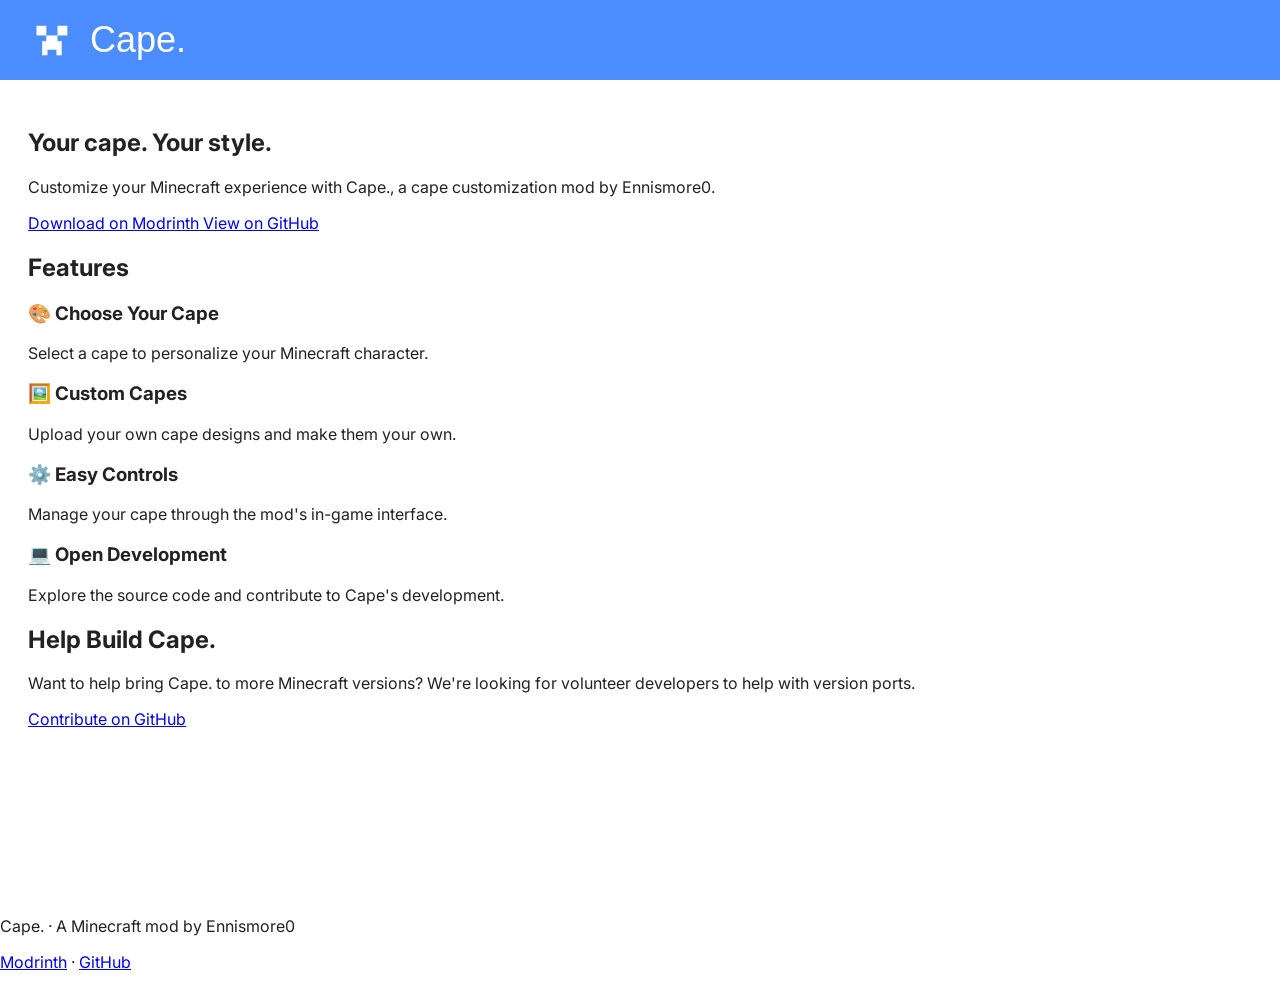
==== alternate.html @ f5d0d2f7 "Create alternate.html" ====
<!DOCTYPE html>
<html lang="en">
<head>
    <meta charset="UTF-8">
    <meta name="viewport" content="width=device-width, initial-scale=1.0">

    <title>Cape. | A Minecraft Mod</title>
    <meta name="description" content="Customize your Minecraft cape with Cape., a Minecraft mod by Ennismore0.">

    <link rel="icon" type="image/png" href="assets/cape-logo.png">
    <link rel="stylesheet" href="style.css">
</head>
<body>

    <header class="site-header">
        <img src="assets/cape-logo.png" alt="Cape logo" class="logo">
        <h1>Cape.</h1>
    </header>

    <main>
        <!-- Hero section -->
        <section class="hero">
            <h2>Your cape. Your style.</h2>
            <p>
                Customize your Minecraft experience with Cape.,
                a cape customization mod by Ennismore0.
            </p>

            <div class="hero-buttons">
                <a href="https://modrinth.com/mod/cape."
                   class="button button-primary"
                   target="_blank"
                   rel="noopener noreferrer">
                    Download on Modrinth
                </a>

                <a href="https://github.com/Ennismore0/Cape"
                   class="button button-secondary"
                   target="_blank"
                   rel="noopener noreferrer">
                    View on GitHub
                </a>
            </div>
        </section>

        <!-- Features section -->
        <section class="features">
            <h2>Features</h2>

            <div class="feature-grid">
                <article class="feature-card">
                    <h3>🎨 Choose Your Cape</h3>
                    <p>
                        Select a cape to personalize your Minecraft character.
                    </p>
                </article>

                <article class="feature-card">
                    <h3>🖼️ Custom Capes</h3>
                    <p>
                        Upload your own cape designs and make them your own.
                    </p>
                </article>

                <article class="feature-card">
                    <h3>⚙️ Easy Controls</h3>
                    <p>
                        Manage your cape through the mod's in-game interface.
                    </p>
                </article>

                <article class="feature-card">
                    <h3>💻 Open Development</h3>
                    <p>
                        Explore the source code and contribute to Cape's development.
                    </p>
                </article>
            </div>
        </section>

        <!-- Development section -->
        <section class="development">
            <h2>Help Build Cape.</h2>
            <p>
                Want to help bring Cape. to more Minecraft versions?
                We're looking for volunteer developers to help with version ports.
            </p>

            <a href="https://github.com/Ennismore0/Cape"
               class="button button-primary"
               target="_blank"
               rel="noopener noreferrer">
                Contribute on GitHub
            </a>
        </section>
    </main>

    <footer class="site-footer">
        <p>Cape. · A Minecraft mod by Ennismore0</p>
        <p>
            <a href="https://modrinth.com/mod/cape."
               target="_blank"
               rel="noopener noreferrer">Modrinth</a>
            ·
            <a href="https://github.com/Ennismore0/Cape"
               target="_blank"
               rel="noopener noreferrer">GitHub</a>
        </p>
    </footer>

</body>
</html>
---- style.css ----
@import url('https://fonts.googleapis.com/css2?family=Inter:wght@400;500;600;700&display=swap');

@font-face {
    font-family: "Minecraft";
    src: url("font/Mojangles.otf") format("opentype");
    font-display: swap;
}

* {
    box-sizing: border-box;
}

body {
    margin: 0;
    background: white;
    color: #222;
    font-family: 'Inter', sans-serif;
}

.site-header {
    display: flex;
    align-items: center;
    gap: 14px;
    padding: 16px 28px;
    background-color: #4B8DFE;
    color: white;
}

.logo {
    width: 48px;
    height: 48px;
    object-fit: contain;
}

.site-header h1 {
    margin: 0;
    font-family: "Mojangles", sans-serif;
    font-size: 36px;
    font-weight: normal;
}
main {
    background: white;
    min-height: calc(100vh - 80px);
    padding: 28px;
}
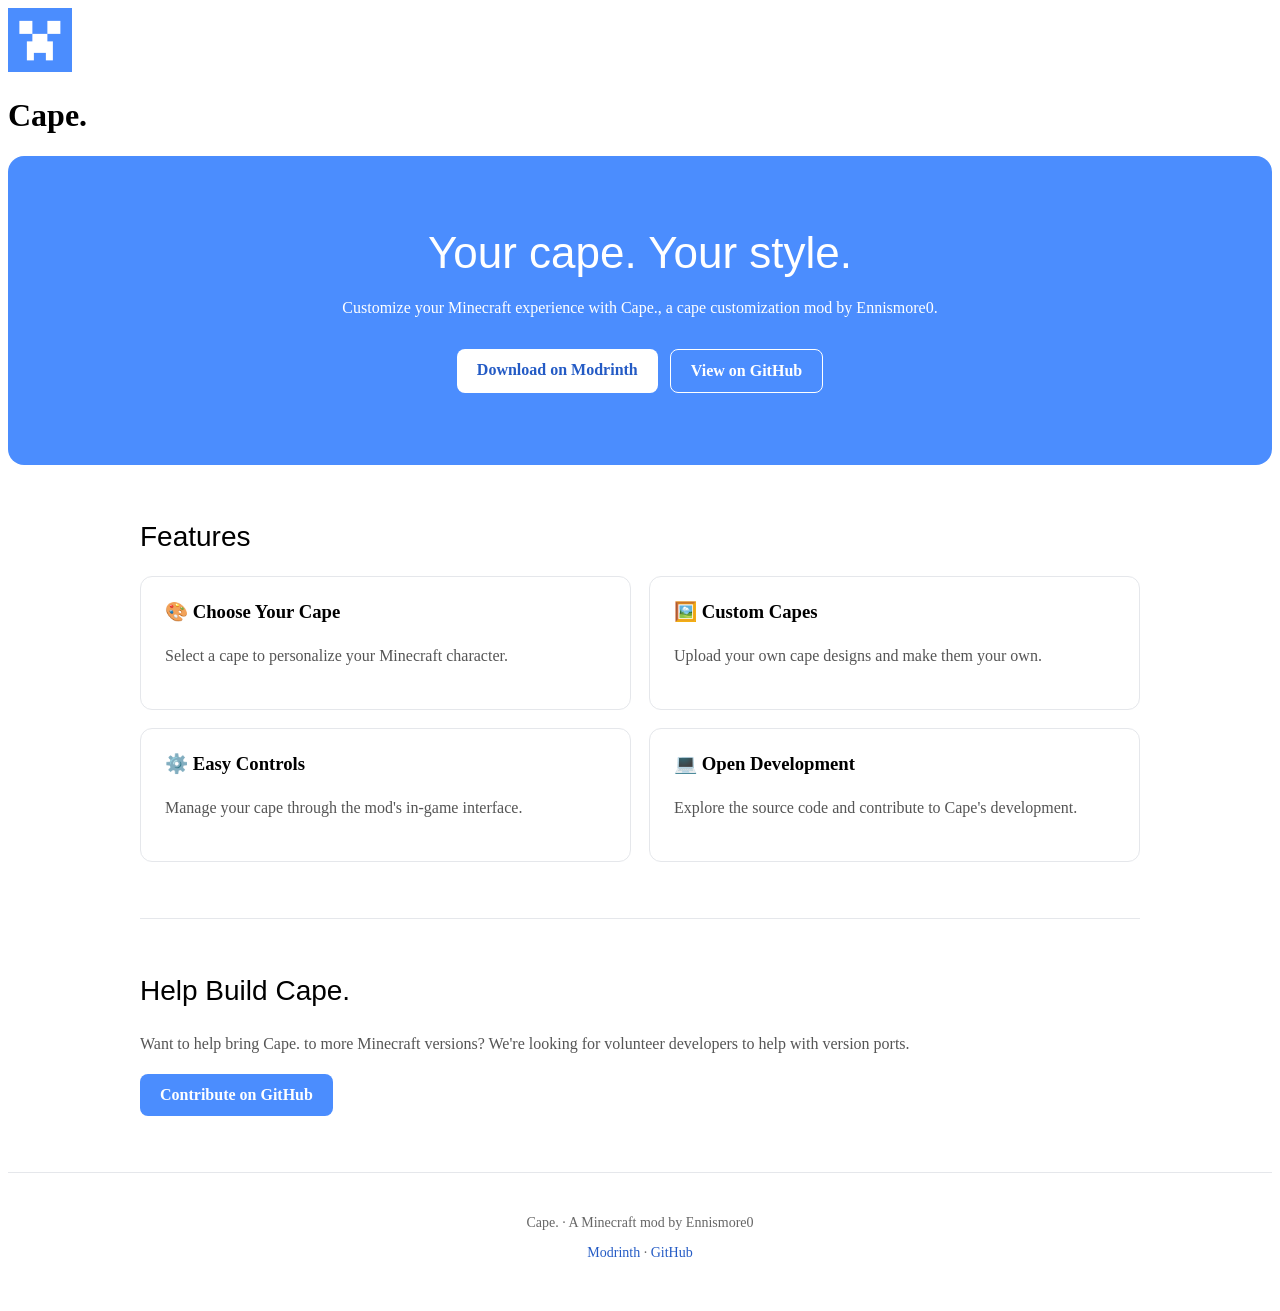
==== commit f8da9c02: "Update alternate.html" ====
--- a/alternate.html
+++ b/alternate.html
@@ -1,4 +1,3 @@
-
 <!DOCTYPE html>
 <html lang="en">
 <head>
@@ -9,7 +8,7 @@
     <meta name="description" content="Customize your Minecraft cape with Cape., a Minecraft mod by Ennismore0.">
 
     <link rel="icon" type="image/png" href="assets/cape-logo.png">
-    <link rel="stylesheet" href="style.css">
+    <link rel="stylesheet" href="alt.css">
 </head>
 <body>
 
--- a/alt.css
+++ b/alt.css
@@ -0,0 +1,140 @@
+
+/* Hero section */
+.hero {
+    text-align: center;
+    padding: 72px 24px;
+    background-color: #4B8DFE;
+    color: white;
+    border-radius: 16px;
+}
+
+.hero h2 {
+    font-family: "Minecraft", sans-serif;
+    font-size: clamp(28px, 5vw, 44px);
+    font-weight: normal;
+    margin: 0 0 16px;
+}
+
+.hero p {
+    max-width: 600px;
+    margin: 0 auto 28px;
+    line-height: 1.7;
+}
+
+.hero-buttons {
+    display: flex;
+    justify-content: center;
+    flex-wrap: wrap;
+    gap: 12px;
+}
+
+/* Buttons */
+.button {
+    display: inline-block;
+    padding: 12px 20px;
+    border-radius: 8px;
+    text-decoration: none;
+    font-weight: 600;
+    transition: transform 0.15s, opacity 0.15s;
+}
+
+.button:hover {
+    transform: translateY(-2px);
+    opacity: 0.9;
+}
+
+.button-primary {
+    background: white;
+    color: #245BC5;
+}
+
+.button-secondary {
+    border: 1px solid white;
+    color: white;
+}
+
+/* Content sections */
+.features,
+.development {
+    max-width: 1000px;
+    margin: 0 auto;
+    padding: 56px 0;
+}
+
+.features h2,
+.development h2 {
+    font-family: "Minecraft", sans-serif;
+    font-weight: normal;
+    font-size: 28px;
+    margin-top: 0;
+}
+
+.feature-grid {
+    display: grid;
+    grid-template-columns: repeat(2, minmax(0, 1fr));
+    gap: 18px;
+}
+
+.feature-card {
+    padding: 24px;
+    border: 1px solid #e5e7eb;
+    border-radius: 12px;
+    background: #fff;
+}
+
+.feature-card h3 {
+    margin-top: 0;
+}
+
+.feature-card p,
+.development p {
+    line-height: 1.7;
+    color: #555;
+}
+
+.development {
+    border-top: 1px solid #e5e7eb;
+}
+
+.development .button-primary {
+    background: #4B8DFE;
+    color: white;
+}
+
+/* Footer */
+.site-footer {
+    text-align: center;
+    padding: 28px 16px;
+    border-top: 1px solid #e5e7eb;
+    color: #666;
+    font-size: 14px;
+}
+
+.site-footer a {
+    color: #245BC5;
+    text-decoration: none;
+}
+
+.site-footer a:hover {
+    text-decoration: underline;
+}
+
+/* Mobile layout */
+@media (max-width: 600px) {
+    main {
+        padding: 16px;
+    }
+
+    .hero {
+        padding: 48px 18px;
+    }
+
+    .feature-grid {
+        grid-template-columns: 1fr;
+    }
+
+    .features,
+    .development {
+        padding: 36px 0;
+    }
+}
